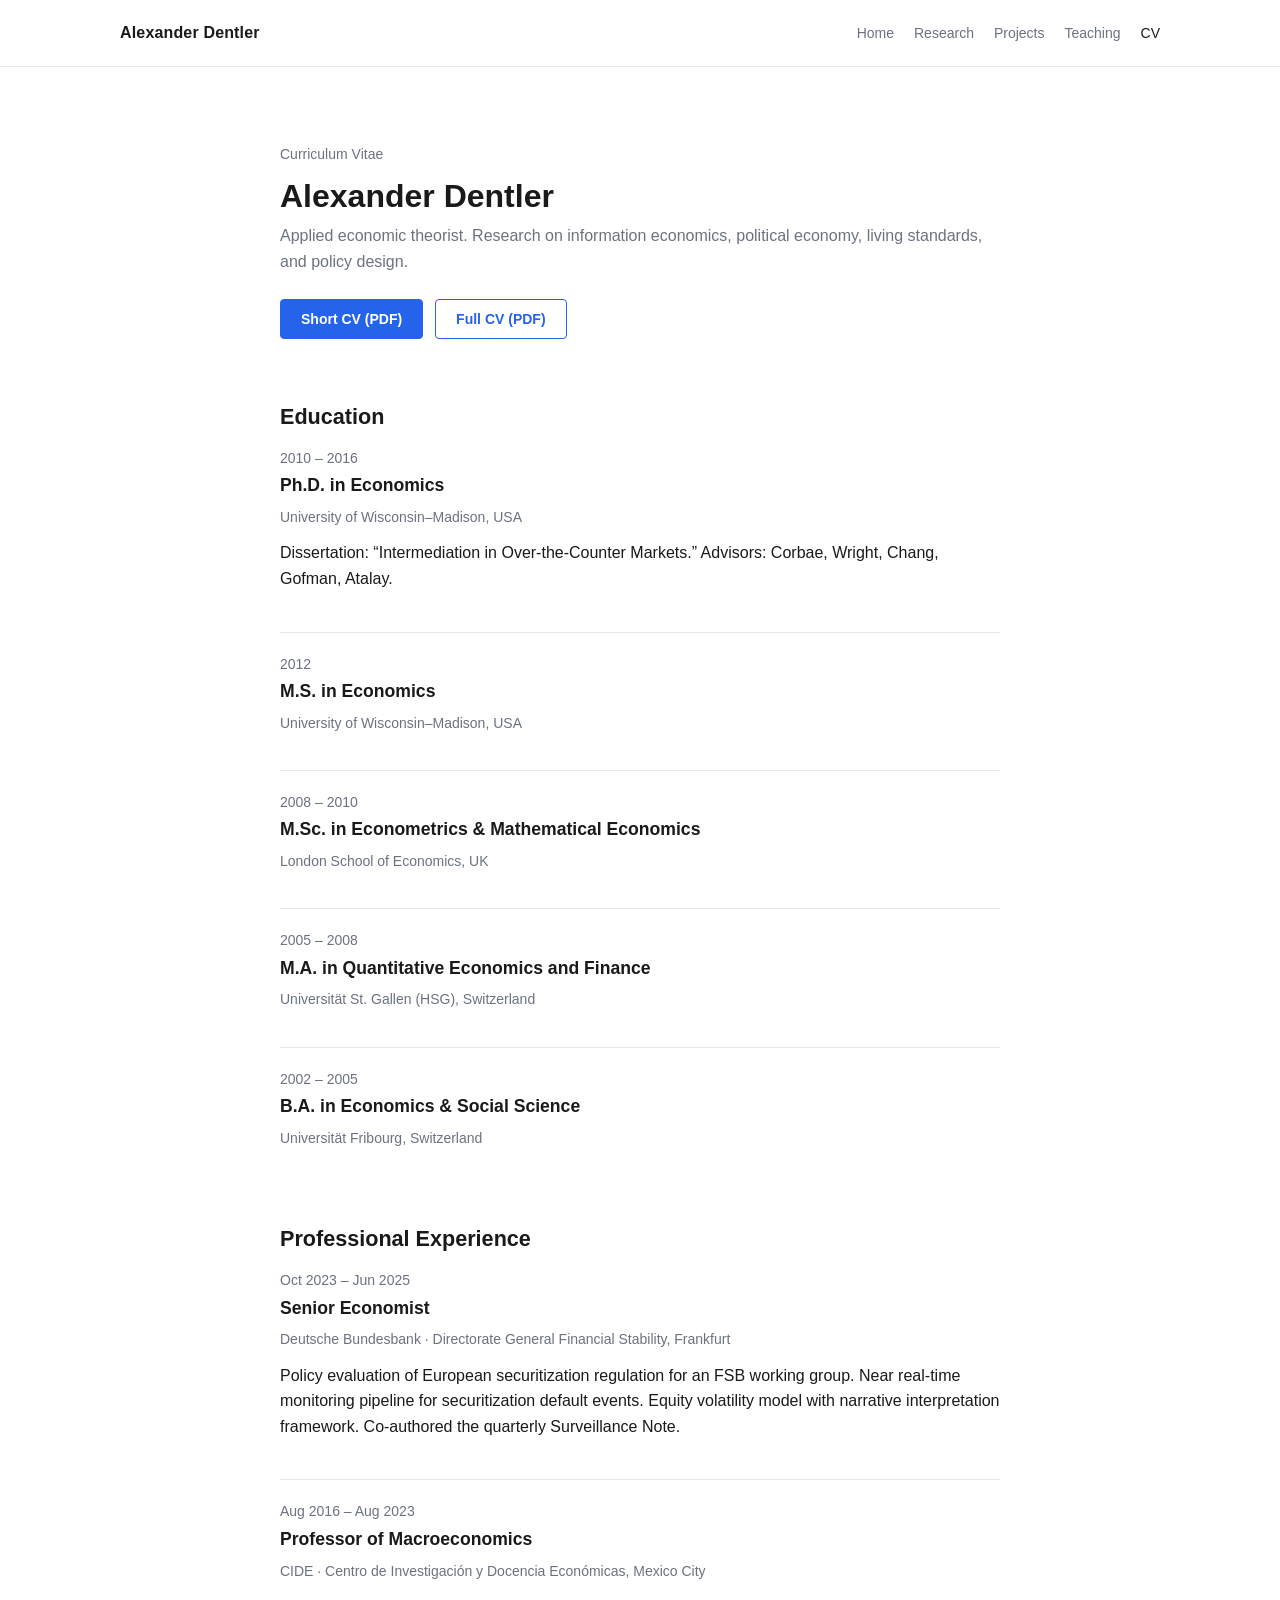
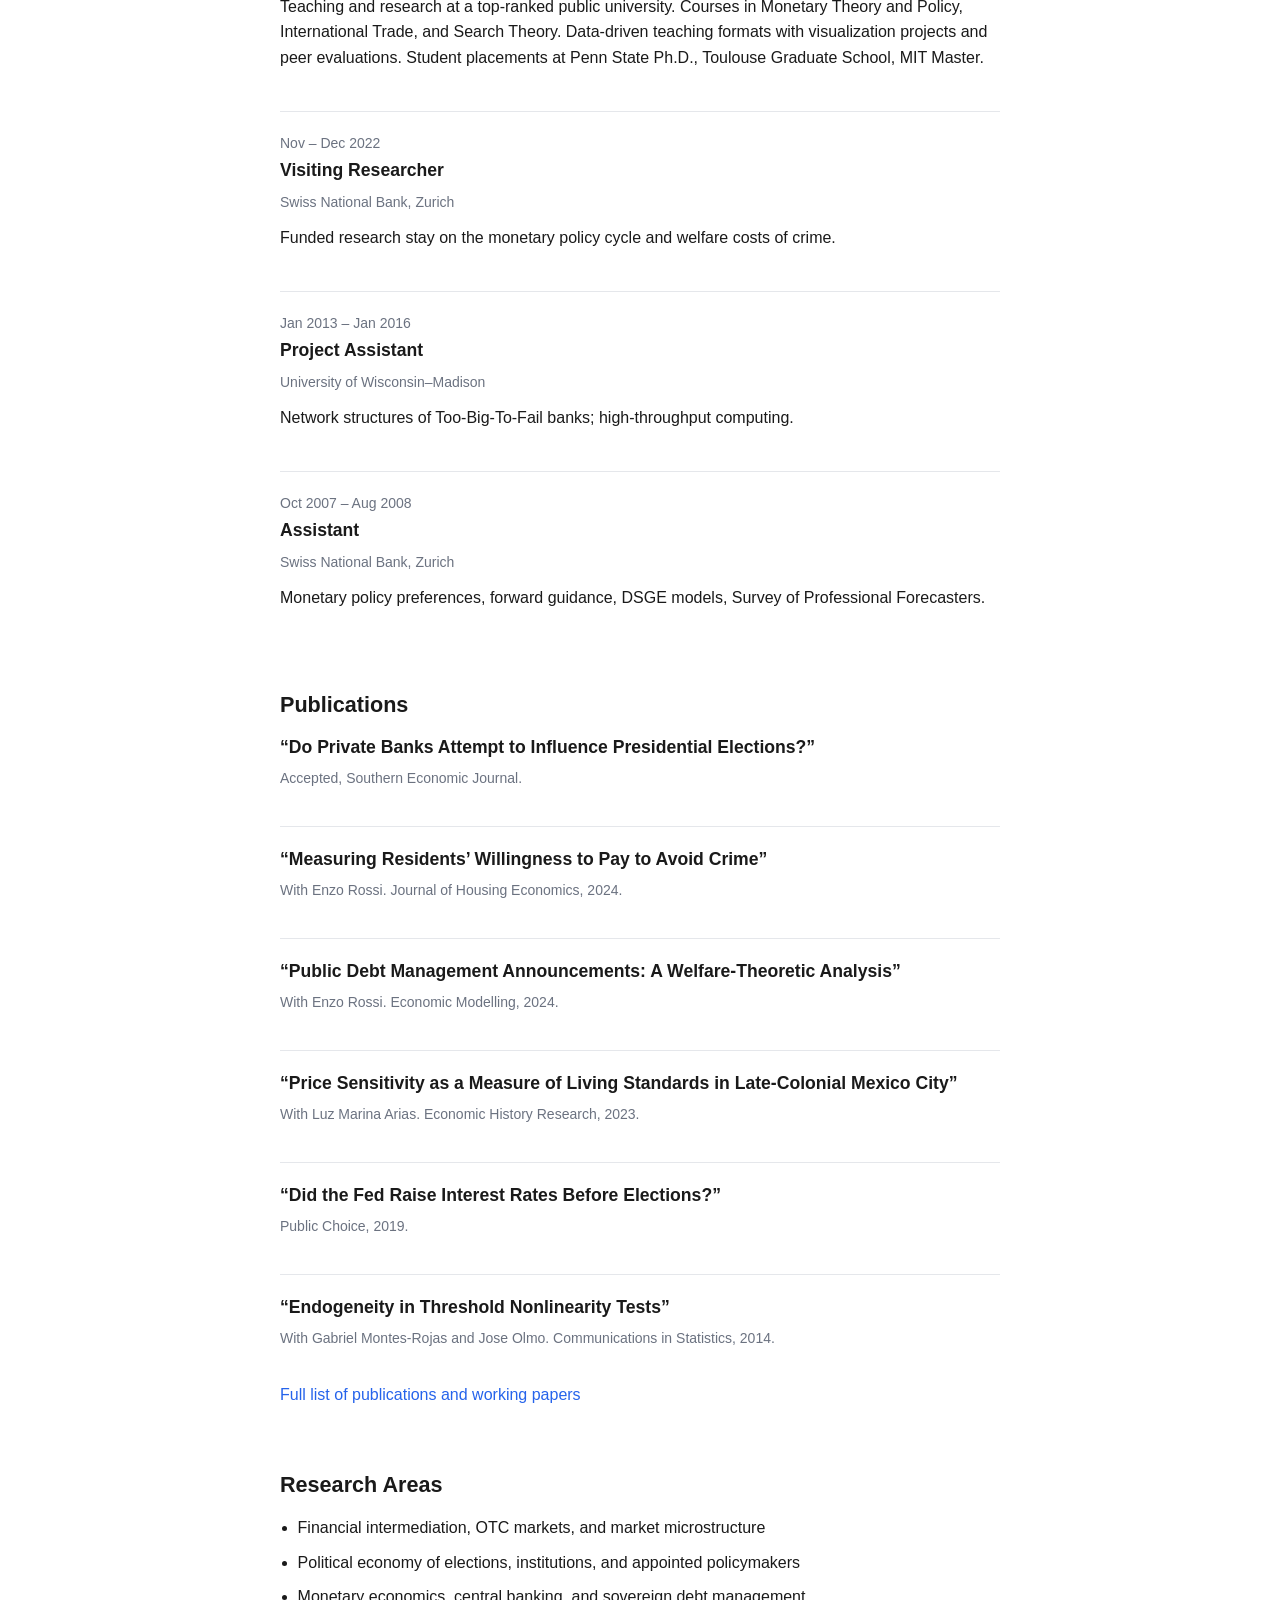
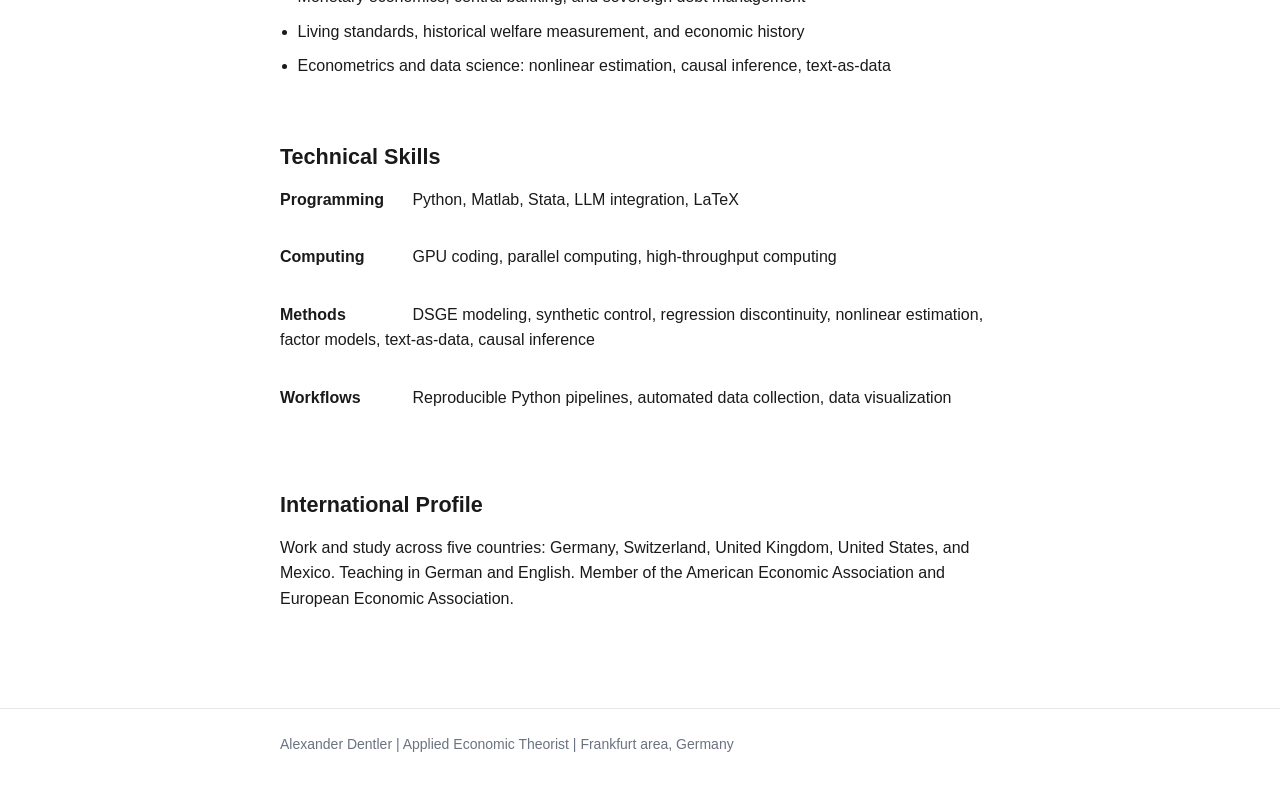
==== cv.html @ 59eac16a "Add cv.html" ====
<!DOCTYPE html>
<html lang="en">
  <head>
    <meta charset="utf-8">
    <meta name="viewport" content="width=device-width, initial-scale=1">
    <title>CV | Alexander Dentler</title>
    <meta
      name="description"
      content="Curriculum vitae of Alexander Dentler — economist and data scientist with experience in central banking, academia, and applied research."
    >
    <link rel="stylesheet" href="css/style.css">
  </head>
  <body>
    <header class="site-header">
      <div class="chrome">
        <div class="site-header-inner">
          <a class="site-name" href="index.html">Alexander Dentler</a>
          <nav class="site-nav" aria-label="Primary">
            <a href="index.html">Home</a>
            <a href="research.html">Research</a>
            <a href="projects.html">Projects</a>
            <a href="teaching.html">Teaching</a>
            <a href="cv.html" aria-current="page">CV</a>
          </nav>
        </div>
      </div>
    </header>

    <main class="content page">
      <section class="hero">
        <p class="eyebrow">Curriculum Vitae</p>
        <h1>Alexander Dentler</h1>
        <p class="intro">
          Applied economic theorist. Research on information economics,
          political economy, living standards, and policy design.
        </p>
        <div class="cv-downloads">
          <a class="cv-btn" href="assets/cv_web_short.pdf" download>Short CV (PDF)</a>
          <a class="cv-btn cv-btn--secondary" href="assets/cv_web_long.pdf" download>Full CV (PDF)</a>
        </div>
      </section>

      <section class="section">
        <h2>Education</h2>
        <div class="stack">
          <div class="cv-item">
            <p class="cv-dates">2010 &ndash; 2016</p>
            <h3>Ph.D. in Economics</h3>
            <p class="meta">University of Wisconsin&ndash;Madison, USA</p>
            <p>Dissertation: &ldquo;Intermediation in Over-the-Counter Markets.&rdquo;
              Advisors: Corbae, Wright, Chang, Gofman, Atalay.</p>
          </div>
          <div class="cv-item">
            <p class="cv-dates">2012</p>
            <h3>M.S. in Economics</h3>
            <p class="meta">University of Wisconsin&ndash;Madison, USA</p>
          </div>
          <div class="cv-item">
            <p class="cv-dates">2008 &ndash; 2010</p>
            <h3>M.Sc. in Econometrics &amp; Mathematical Economics</h3>
            <p class="meta">London School of Economics, UK</p>
          </div>
          <div class="cv-item">
            <p class="cv-dates">2005 &ndash; 2008</p>
            <h3>M.A. in Quantitative Economics and Finance</h3>
            <p class="meta">Universit&auml;t St. Gallen (HSG), Switzerland</p>
          </div>
          <div class="cv-item">
            <p class="cv-dates">2002 &ndash; 2005</p>
            <h3>B.A. in Economics &amp; Social Science</h3>
            <p class="meta">Universit&auml;t Fribourg, Switzerland</p>
          </div>
        </div>
      </section>

      <section class="section">
        <h2>Professional Experience</h2>
        <div class="stack">
          <div class="cv-item">
            <p class="cv-dates">Oct 2023 &ndash; Jun 2025</p>
            <h3>Senior Economist</h3>
            <p class="meta">Deutsche Bundesbank &middot; Directorate General Financial Stability, Frankfurt</p>
            <p>
              Policy evaluation of European securitization regulation for an FSB working group.
              Near real-time monitoring pipeline for securitization default events.
              Equity volatility model with narrative interpretation framework.
              Co-authored the quarterly Surveillance Note.
            </p>
          </div>
          <div class="cv-item">
            <p class="cv-dates">Aug 2016 &ndash; Aug 2023</p>
            <h3>Professor of Macroeconomics</h3>
            <p class="meta">CIDE &middot; Centro de Investigaci&oacute;n y Docencia Econ&oacute;micas, Mexico City</p>
            <p>
              Teaching and research at a top-ranked public university.
              Courses in Monetary Theory and Policy, International Trade, and Search Theory.
              Data-driven teaching formats with visualization projects and peer evaluations.
              Student placements at Penn State Ph.D., Toulouse Graduate School, MIT Master.
            </p>
          </div>
          <div class="cv-item">
            <p class="cv-dates">Nov &ndash; Dec 2022</p>
            <h3>Visiting Researcher</h3>
            <p class="meta">Swiss National Bank, Zurich</p>
            <p>Funded research stay on the monetary policy cycle and welfare costs of crime.</p>
          </div>
          <div class="cv-item">
            <p class="cv-dates">Jan 2013 &ndash; Jan 2016</p>
            <h3>Project Assistant</h3>
            <p class="meta">University of Wisconsin&ndash;Madison</p>
            <p>Network structures of Too-Big-To-Fail banks; high-throughput computing.</p>
          </div>
          <div class="cv-item">
            <p class="cv-dates">Oct 2007 &ndash; Aug 2008</p>
            <h3>Assistant</h3>
            <p class="meta">Swiss National Bank, Zurich</p>
            <p>Monetary policy preferences, forward guidance, DSGE models, Survey of Professional Forecasters.</p>
          </div>
        </div>
      </section>

      <section class="section">
        <h2>Publications</h2>
        <div class="stack">
          <div class="cv-item">
            <h3>&ldquo;Do Private Banks Attempt to Influence Presidential Elections?&rdquo;</h3>
            <p class="meta">Accepted, Southern Economic Journal.</p>
          </div>
          <div class="cv-item">
            <h3>&ldquo;Measuring Residents&rsquo; Willingness to Pay to Avoid Crime&rdquo;</h3>
            <p class="meta">With Enzo Rossi. Journal of Housing Economics, 2024.</p>
          </div>
          <div class="cv-item">
            <h3>&ldquo;Public Debt Management Announcements: A Welfare-Theoretic Analysis&rdquo;</h3>
            <p class="meta">With Enzo Rossi. Economic Modelling, 2024.</p>
          </div>
          <div class="cv-item">
            <h3>&ldquo;Price Sensitivity as a Measure of Living Standards in Late-Colonial Mexico City&rdquo;</h3>
            <p class="meta">With Luz Marina Arias. Economic History Research, 2023.</p>
          </div>
          <div class="cv-item">
            <h3>&ldquo;Did the Fed Raise Interest Rates Before Elections?&rdquo;</h3>
            <p class="meta">Public Choice, 2019.</p>
          </div>
          <div class="cv-item">
            <h3>&ldquo;Endogeneity in Threshold Nonlinearity Tests&rdquo;</h3>
            <p class="meta">With Gabriel Montes-Rojas and Jose Olmo. Communications in Statistics, 2014.</p>
          </div>
        </div>
        <p class="cv-more"><a href="research.html">Full list of publications and working papers</a></p>
      </section>

      <section class="section">
        <h2>Research Areas</h2>
        <ul class="bullet-list">
          <li>Financial intermediation, OTC markets, and market microstructure</li>
          <li>Political economy of elections, institutions, and appointed policymakers</li>
          <li>Monetary economics, central banking, and sovereign debt management</li>
          <li>Living standards, historical welfare measurement, and economic history</li>
          <li>Econometrics and data science: nonlinear estimation, causal inference, text-as-data</li>
        </ul>
      </section>

      <section class="section">
        <h2>Technical Skills</h2>
        <div class="definition-list">
          <p><strong>Programming</strong> Python, Matlab, Stata, LLM integration, LaTeX</p>
          <p><strong>Computing</strong> GPU coding, parallel computing, high-throughput computing</p>
          <p><strong>Methods</strong> DSGE modeling, synthetic control, regression discontinuity, nonlinear estimation, factor models, text-as-data, causal inference</p>
          <p><strong>Workflows</strong> Reproducible Python pipelines, automated data collection, data visualization</p>
        </div>
      </section>

      <section class="section">
        <h2>International Profile</h2>
        <p>
          Work and study across five countries: Germany, Switzerland, United Kingdom,
          United States, and Mexico. Teaching in German and English.
          Member of the American Economic Association and European Economic Association.
        </p>
      </section>
    </main>

    <footer class="site-footer">
      <div class="content">
        <p>Alexander Dentler | Applied Economic Theorist | Frankfurt area, Germany</p>
      </div>
    </footer>
  </body>
</html>
---- css/style.css ----
:root {
  --background: #ffffff;
  --text: #1a1a1a;
  --accent: #2563eb;
  --accent-hover: #1d4ed8;
  --muted: #6b7280;
  --border: #e5e7eb;
  --max-width: 720px;
  --nav-width: 1040px;
  --section-gap: 4rem;
  --item-gap: 1.5rem;
}

* {
  box-sizing: border-box;
}

html {
  font-size: 16px;
}

body {
  margin: 0;
  min-height: 100vh;
  background: var(--background);
  color: var(--text);
  font-family: -apple-system, BlinkMacSystemFont, "Segoe UI", Roboto, "Helvetica Neue", Arial, sans-serif;
  font-size: 1rem;
  line-height: 1.6;
}

a {
  color: var(--accent);
  text-decoration: none;
}

a:hover {
  color: var(--accent-hover);
  text-decoration: underline;
}

a:focus-visible {
  outline: 2px solid var(--accent);
  outline-offset: 3px;
}

img {
  max-width: 100%;
  display: block;
}

h1,
h2,
h3,
p,
ul,
ol {
  margin-top: 0;
}

h1 {
  font-size: 2rem;
  font-weight: 700;
  line-height: 1.2;
  margin-bottom: 0.5rem;
}

h2 {
  font-size: 1.35rem;
  font-weight: 600;
  line-height: 1.3;
  margin-bottom: 1rem;
}

h3 {
  font-size: 1.1rem;
  font-weight: 600;
  line-height: 1.4;
  margin-bottom: 0.5rem;
}

small,
.meta,
.muted,
.site-nav a,
.site-footer,
.eyebrow {
  font-size: 0.875rem;
}

.chrome {
  width: min(var(--nav-width), calc(100% - 4rem));
  margin: 0 auto;
}

.content {
  width: min(var(--max-width), calc(100% - 4rem));
  margin: 0 auto;
}

.site-header {
  border-bottom: 1px solid var(--border);
}

.site-header-inner {
  display: flex;
  justify-content: space-between;
  align-items: baseline;
  gap: 1.5rem;
  padding: 1.25rem 0;
}

.site-name {
  color: var(--text);
  font-size: 1rem;
  font-weight: 700;
  letter-spacing: 0.01em;
  white-space: nowrap;
}

.site-name:hover {
  color: var(--text);
  text-decoration: none;
}

.site-nav {
  display: flex;
  flex-wrap: wrap;
  justify-content: flex-end;
  gap: 0.5rem 1.25rem;
}

.site-nav a {
  color: var(--muted);
}

.site-nav a[aria-current="page"] {
  color: var(--text);
  text-decoration: none;
}

.site-nav a:hover {
  color: var(--text);
}

.page {
  padding: 4.5rem 0 5rem;
}

.hero {
  padding-top: 0.25rem;
}

.eyebrow {
  color: var(--muted);
  margin-bottom: 0.75rem;
}

.role {
  color: var(--muted);
  font-size: 1.05rem;
  margin-bottom: 1.5rem;
}

.lede {
  font-size: 1.125rem;
  line-height: 1.7;
  margin-bottom: 1rem;
}

.intro {
  color: var(--muted);
  margin-bottom: 0;
}

.link-list {
  display: flex;
  flex-wrap: wrap;
  gap: 0.25rem 0.75rem;
  list-style: none;
  padding: 0;
  margin: 1.5rem 0 0;
}

.link-list li {
  display: flex;
  align-items: center;
}

.link-list li:not(:last-child)::after {
  content: "|";
  color: var(--muted);
  margin-left: 0.75rem;
}

.section {
  margin-top: var(--section-gap);
}

.section-header {
  display: flex;
  justify-content: space-between;
  align-items: baseline;
  gap: 1rem;
  margin-bottom: 1.5rem;
}

.section-link {
  flex-shrink: 0;
}

.stack {
  display: grid;
  gap: var(--item-gap);
}

.entry {
  padding-top: 1.5rem;
  border-top: 1px solid var(--border);
}

.entry:first-child {
  padding-top: 0;
  border-top: 0;
}

.entry-title {
  margin-bottom: 0.35rem;
}

.entry-title a {
  color: var(--text);
}

.entry-title a:hover {
  color: var(--accent-hover);
}

.meta {
  color: var(--muted);
  margin-bottom: 0.75rem;
}

.tag {
  display: inline-block;
  margin-left: 0.5rem;
  padding: 0.1rem 0.45rem;
  border: 1px solid var(--border);
  border-radius: 999px;
  color: var(--accent);
  font-size: 0.72rem;
  font-weight: 700;
  letter-spacing: 0.04em;
  text-transform: uppercase;
  vertical-align: middle;
}

/* Peer-reviewed: warm beige */
.tag--published {
  color: #7c6f5b;
  background: #f5f0e8;
  border-color: #e8e0d0;
}

/* Policy brief: muted sage */
.tag--policy {
  color: #5b7c65;
  background: #edf5ef;
  border-color: #d4e8d9;
}

/* Under review: muted slate */
.tag--submitted {
  color: #5b6a7c;
  background: #edf1f5;
  border-color: #d4dce8;
}

/* Work in progress: muted mauve */
.tag--wip {
  color: #7c5b72;
  background: #f5edf3;
  border-color: #e8d4e2;
}

.card-grid {
  display: grid;
  gap: var(--item-gap);
}

.card {
  padding: 1.5rem 0;
  border-top: 1px solid var(--border);
}

.card:first-child {
  padding-top: 0;
  border-top: 0;
}

.link-row {
  display: flex;
  flex-wrap: wrap;
  gap: 0.4rem 1rem;
  margin-top: 0.85rem;
}

.link-row a {
  font-size: 0.95rem;
}

.plain-list {
  list-style: none;
  padding: 0;
  margin: 0;
}

.plain-list li + li {
  margin-top: 0.85rem;
}

.bullet-list {
  padding-left: 1.1rem;
  margin-bottom: 0;
}

.bullet-list li + li {
  margin-top: 0.55rem;
}

.definition-list {
  display: grid;
  gap: 1rem;
}

.definition-list strong {
  display: inline-block;
  min-width: 8rem;
}

.site-footer {
  border-top: 1px solid var(--border);
  color: var(--muted);
  padding: 1.5rem 0 2.5rem;
}

.site-footer p {
  margin-bottom: 0;
}

/* CV page */

.cv-downloads {
  display: flex;
  flex-wrap: wrap;
  gap: 0.75rem;
  margin-top: 1.5rem;
}

.cv-btn {
  display: inline-block;
  padding: 0.5rem 1.25rem;
  border: 1px solid var(--accent);
  border-radius: 4px;
  font-size: 0.875rem;
  font-weight: 600;
  color: #fff;
  background: var(--accent);
}

.cv-btn:hover {
  background: var(--accent-hover);
  border-color: var(--accent-hover);
  color: #fff;
  text-decoration: none;
}

.cv-btn--secondary {
  background: transparent;
  color: var(--accent);
}

.cv-btn--secondary:hover {
  background: var(--accent-hover);
  color: #fff;
}

.cv-item {
  padding-top: 1.25rem;
  border-top: 1px solid var(--border);
}

.cv-item:first-child {
  padding-top: 0;
  border-top: 0;
}

.cv-dates {
  color: var(--muted);
  font-size: 0.875rem;
  margin-bottom: 0.25rem;
}

.cv-more {
  margin-top: 1.25rem;
}

/* Project logos */

.project-header {
  display: flex;
  align-items: center;
  gap: 1rem;
  margin-bottom: 0.75rem;
}

.project-header h2 {
  margin-bottom: 0;
}

.project-logo {
  width: 48px;
  height: 48px;
  border-radius: 6px;
  object-fit: contain;
}

/* Subprojects */

.subproject {
  margin-top: 1.25rem;
  padding: 1rem 0 0 1.25rem;
  border-left: 2px solid var(--border);
}

.subproject h3 {
  font-size: 1rem;
}

.subproject p {
  font-size: 0.95rem;
}

.subproject + .subproject {
  margin-top: 1rem;
}

/* Carousel */

.carousel {
  margin-top: 1rem;
  overflow-x: auto;
  scroll-snap-type: x mandatory;
  -webkit-overflow-scrolling: touch;
  border-radius: 4px;
  border: 1px solid var(--border);
}

.carousel-track {
  display: flex;
}

.carousel-track img {
  flex: 0 0 100%;
  scroll-snap-align: start;
  width: 100%;
  height: auto;
  object-fit: contain;
  background: #fafafa;
}

/* Research controls */

.controls {
  display: flex;
  flex-wrap: wrap;
  gap: 1.25rem 2.5rem;
  margin-top: 2rem;
  padding: 1rem 0;
  border-top: 1px solid var(--border);
  border-bottom: 1px solid var(--border);
}

.control-group {
  display: flex;
  align-items: center;
  gap: 0.5rem;
}

.control-label {
  color: var(--muted);
  font-size: 0.8rem;
  font-weight: 600;
  text-transform: uppercase;
  letter-spacing: 0.04em;
}

.control-btn {
  padding: 0.25rem 0.65rem;
  border: 1px solid var(--border);
  border-radius: 4px;
  background: transparent;
  color: var(--muted);
  font-size: 0.8rem;
  font-family: inherit;
  cursor: pointer;
}

.control-btn:hover {
  color: var(--text);
  border-color: var(--text);
}

.control-btn.active {
  color: var(--accent);
  border-color: var(--accent);
  font-weight: 600;
}

/* Working paper notes */

.wp-note {
  margin-top: 0.75rem;
  padding: 0.75rem 1rem;
  background: #f9fafb;
  border-left: 3px solid var(--border);
  border-radius: 2px;
}

.wp-label {
  font-size: 0.85rem;
  font-weight: 600;
  margin-bottom: 0.35rem;
}

.wp-delta {
  font-size: 0.85rem;
  color: var(--muted);
  margin-bottom: 0;
}

@media (max-width: 720px) {
  .site-header-inner {
    flex-direction: column;
    align-items: flex-start;
  }

  .site-nav {
    justify-content: flex-start;
  }

  .page {
    padding: 3rem 0 4rem;
  }

  .section {
    margin-top: 3rem;
  }

  h1 {
    font-size: 1.85rem;
  }

  .chrome,
  .content {
    width: calc(100% - 2.5rem);
  }

  .section-header {
    flex-direction: column;
    align-items: flex-start;
    margin-bottom: 1.25rem;
  }
}
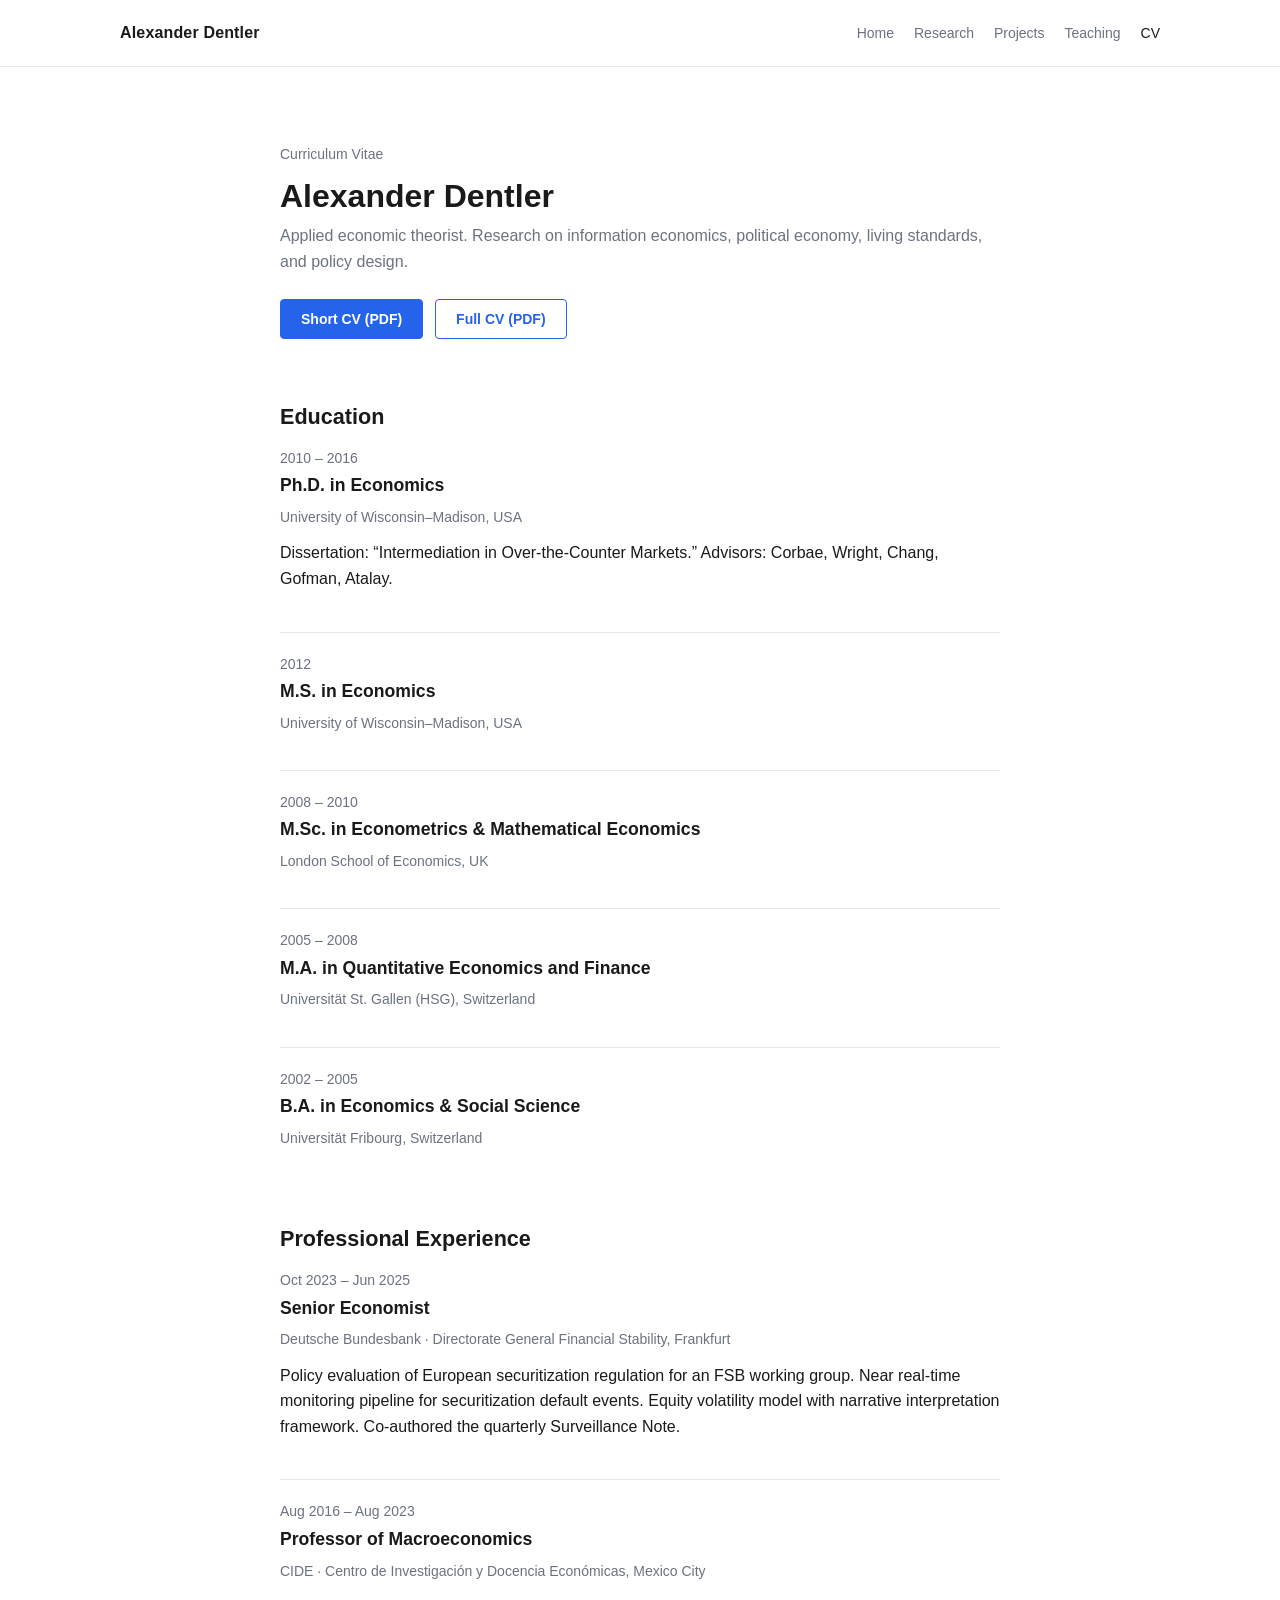
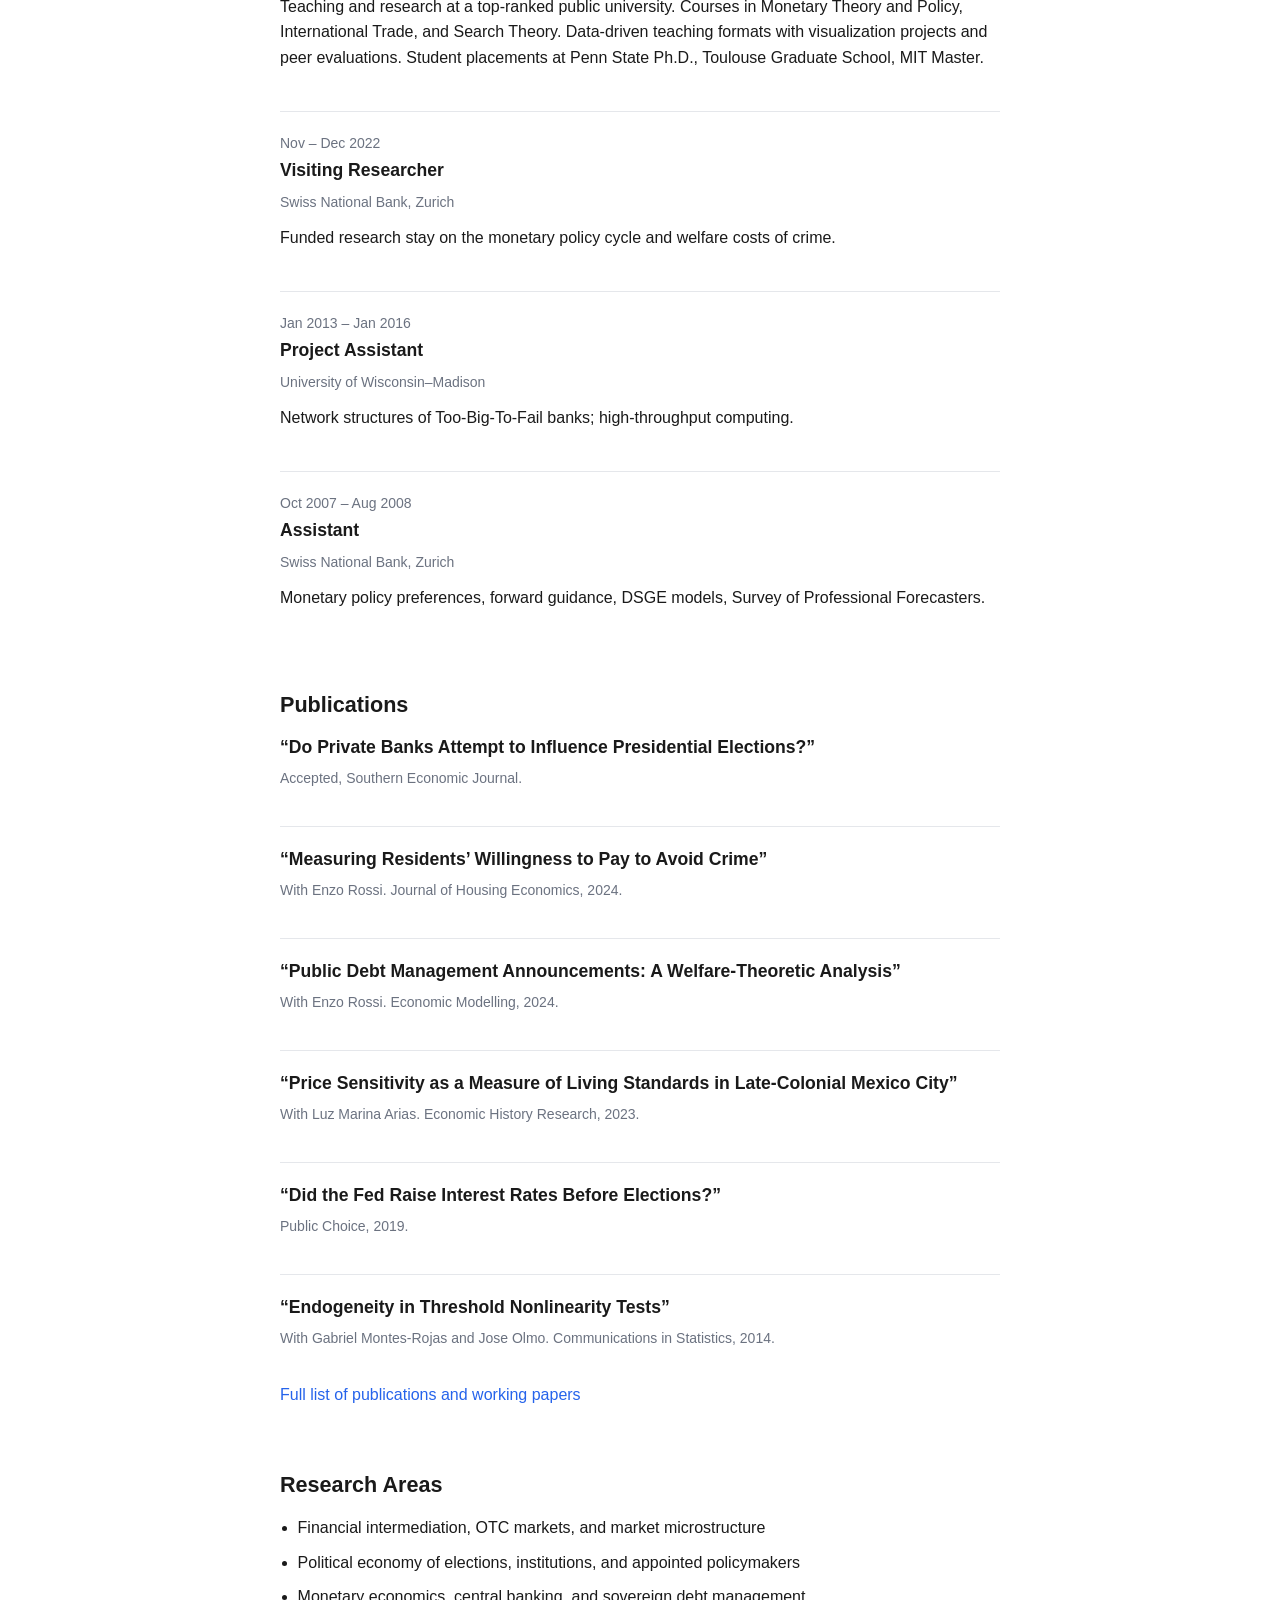
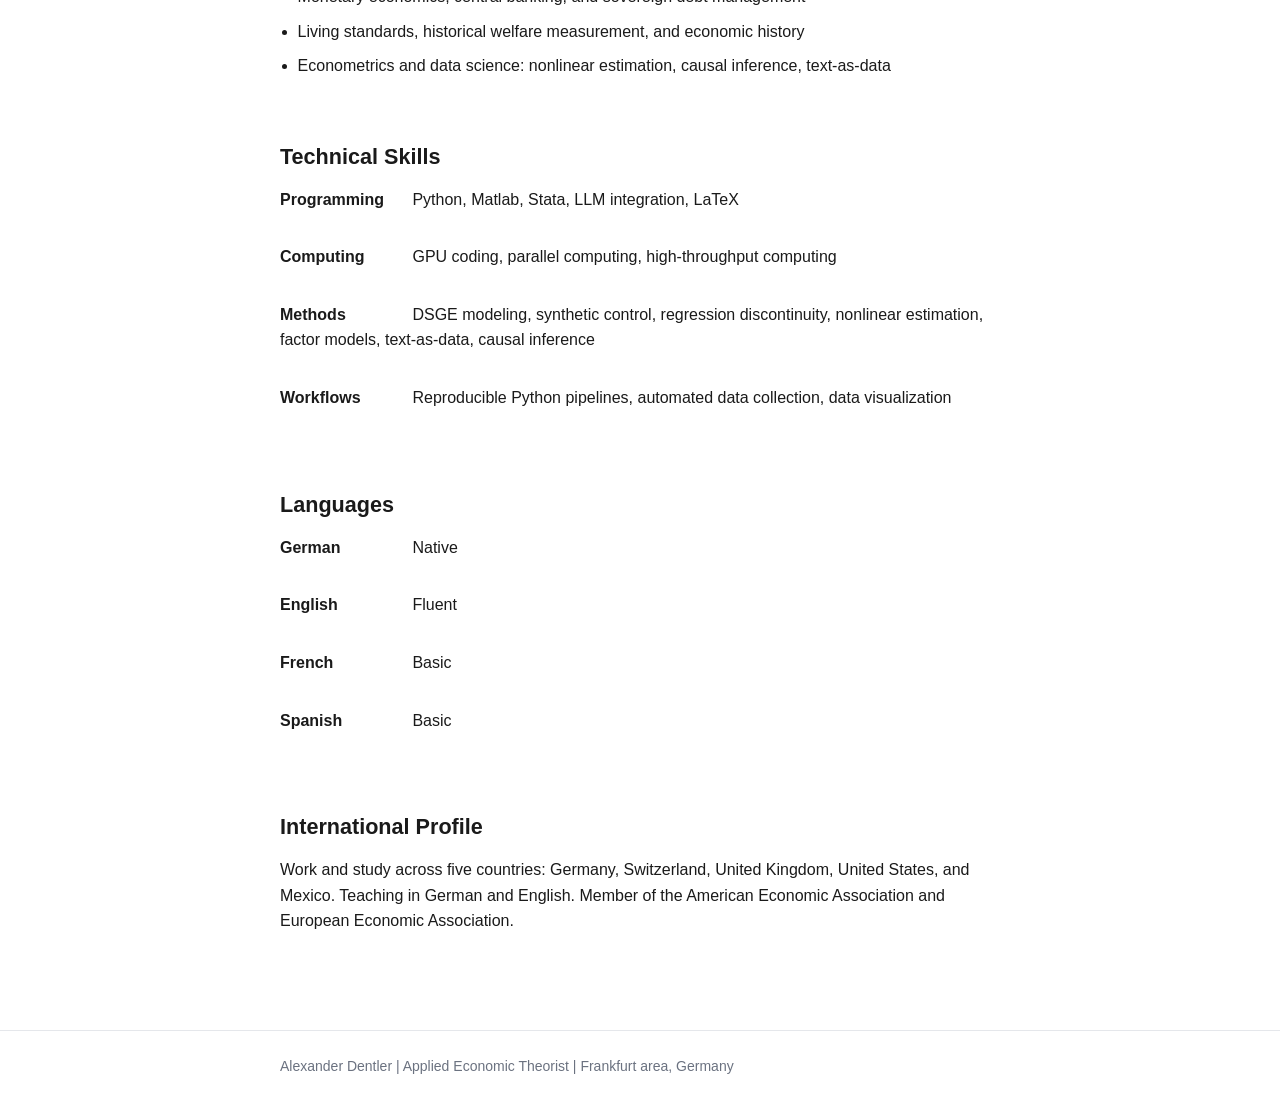
==== commit f4a2aa17: "Update cv.html" ====
--- a/cv.html
+++ b/cv.html
@@ -6,9 +6,29 @@
     <title>CV | Alexander Dentler</title>
     <meta
       name="description"
-      content="Curriculum vitae of Alexander Dentler — economist and data scientist with experience in central banking, academia, and applied research."
+      content="Curriculum vitae of Alexander Dentler — applied economic theorist with experience in central banking, academia, and applied research."
     >
+    <link rel="icon" type="image/svg+xml" href="assets/favicon.svg">
+
+    <meta property="og:type" content="website">
+    <meta property="og:title" content="CV | Alexander Dentler">
+    <meta property="og:description" content="Curriculum vitae: applied economic theorist with experience in central banking, academia, and applied research.">
+    <meta property="og:image" content="https://adentler1.github.io/assets/og-image.jpg">
+    <meta property="og:url" content="https://adentler1.github.io/cv.html">
+    <meta name="twitter:card" content="summary_large_image">
+    <meta name="twitter:title" content="CV | Alexander Dentler">
+    <meta name="twitter:description" content="Curriculum vitae: applied economic theorist with experience in central banking, academia, and applied research.">
+    <meta name="twitter:image" content="https://adentler1.github.io/assets/og-image.jpg">
+
     <link rel="stylesheet" href="css/style.css">
+
+    <script async src="https://www.googletagmanager.com/gtag/js?id=G-CP04B68RK2"></script>
+    <script>
+      window.dataLayer = window.dataLayer || [];
+      function gtag(){dataLayer.push(arguments);}
+      gtag('js', new Date());
+      gtag('config', 'G-CP04B68RK2');
+    </script>
   </head>
   <body>
     <header class="site-header">
@@ -172,6 +192,16 @@
       </section>
 
       <section class="section">
+        <h2>Languages</h2>
+        <div class="definition-list">
+          <p><strong>German</strong> Native</p>
+          <p><strong>English</strong> Fluent</p>
+          <p><strong>French</strong> Basic</p>
+          <p><strong>Spanish</strong> Basic</p>
+        </div>
+      </section>
+
+      <section class="section">
         <h2>International Profile</h2>
         <p>
           Work and study across five countries: Germany, Switzerland, United Kingdom,
--- a/css/style.css
+++ b/css/style.css
@@ -405,6 +405,20 @@
   margin-top: 1.25rem;
 }
 
+/* Featured card */
+
+.featured {
+  padding: 1.5rem 1.75rem;
+  border: 1px solid var(--border);
+  border-radius: 6px;
+  background: #fafaf7;
+}
+
+.featured .entry-title {
+  margin-top: 0;
+  font-size: 1.2rem;
+}
+
 /* Project logos */
 
 .project-header {
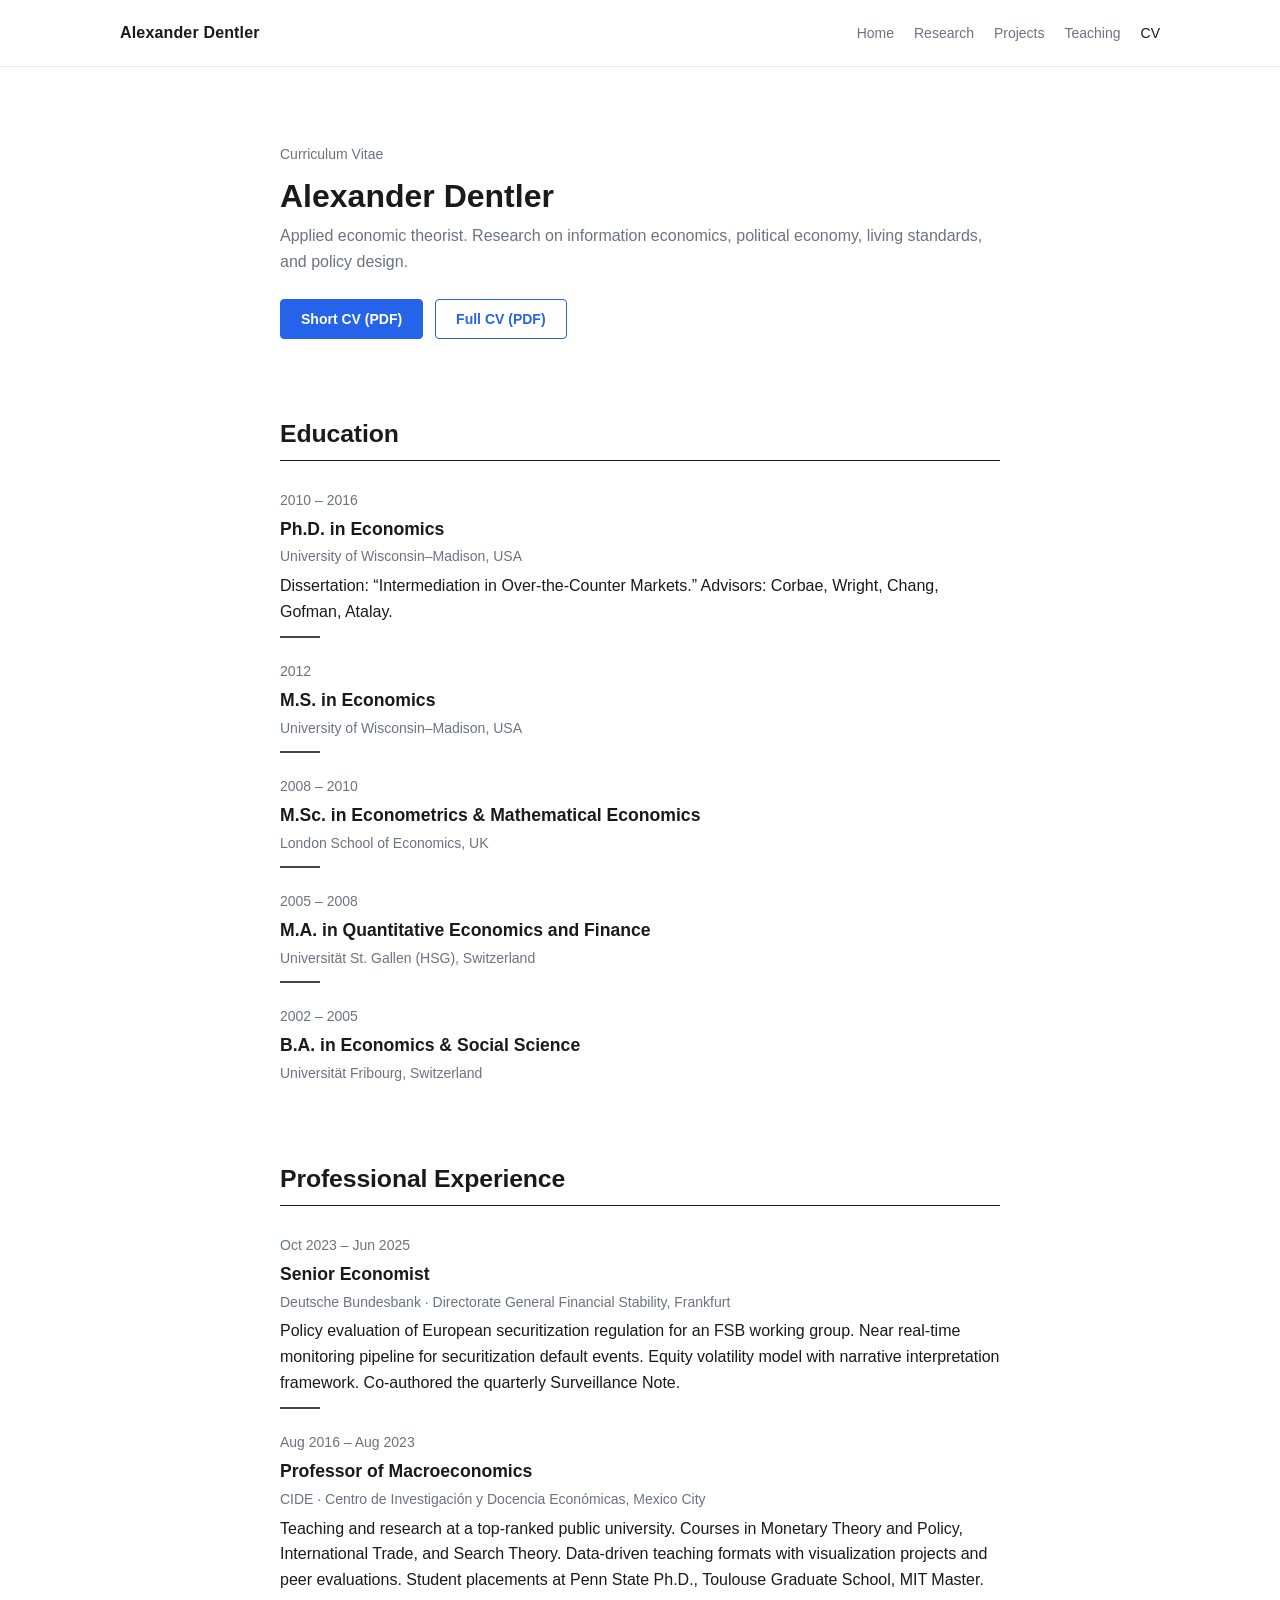
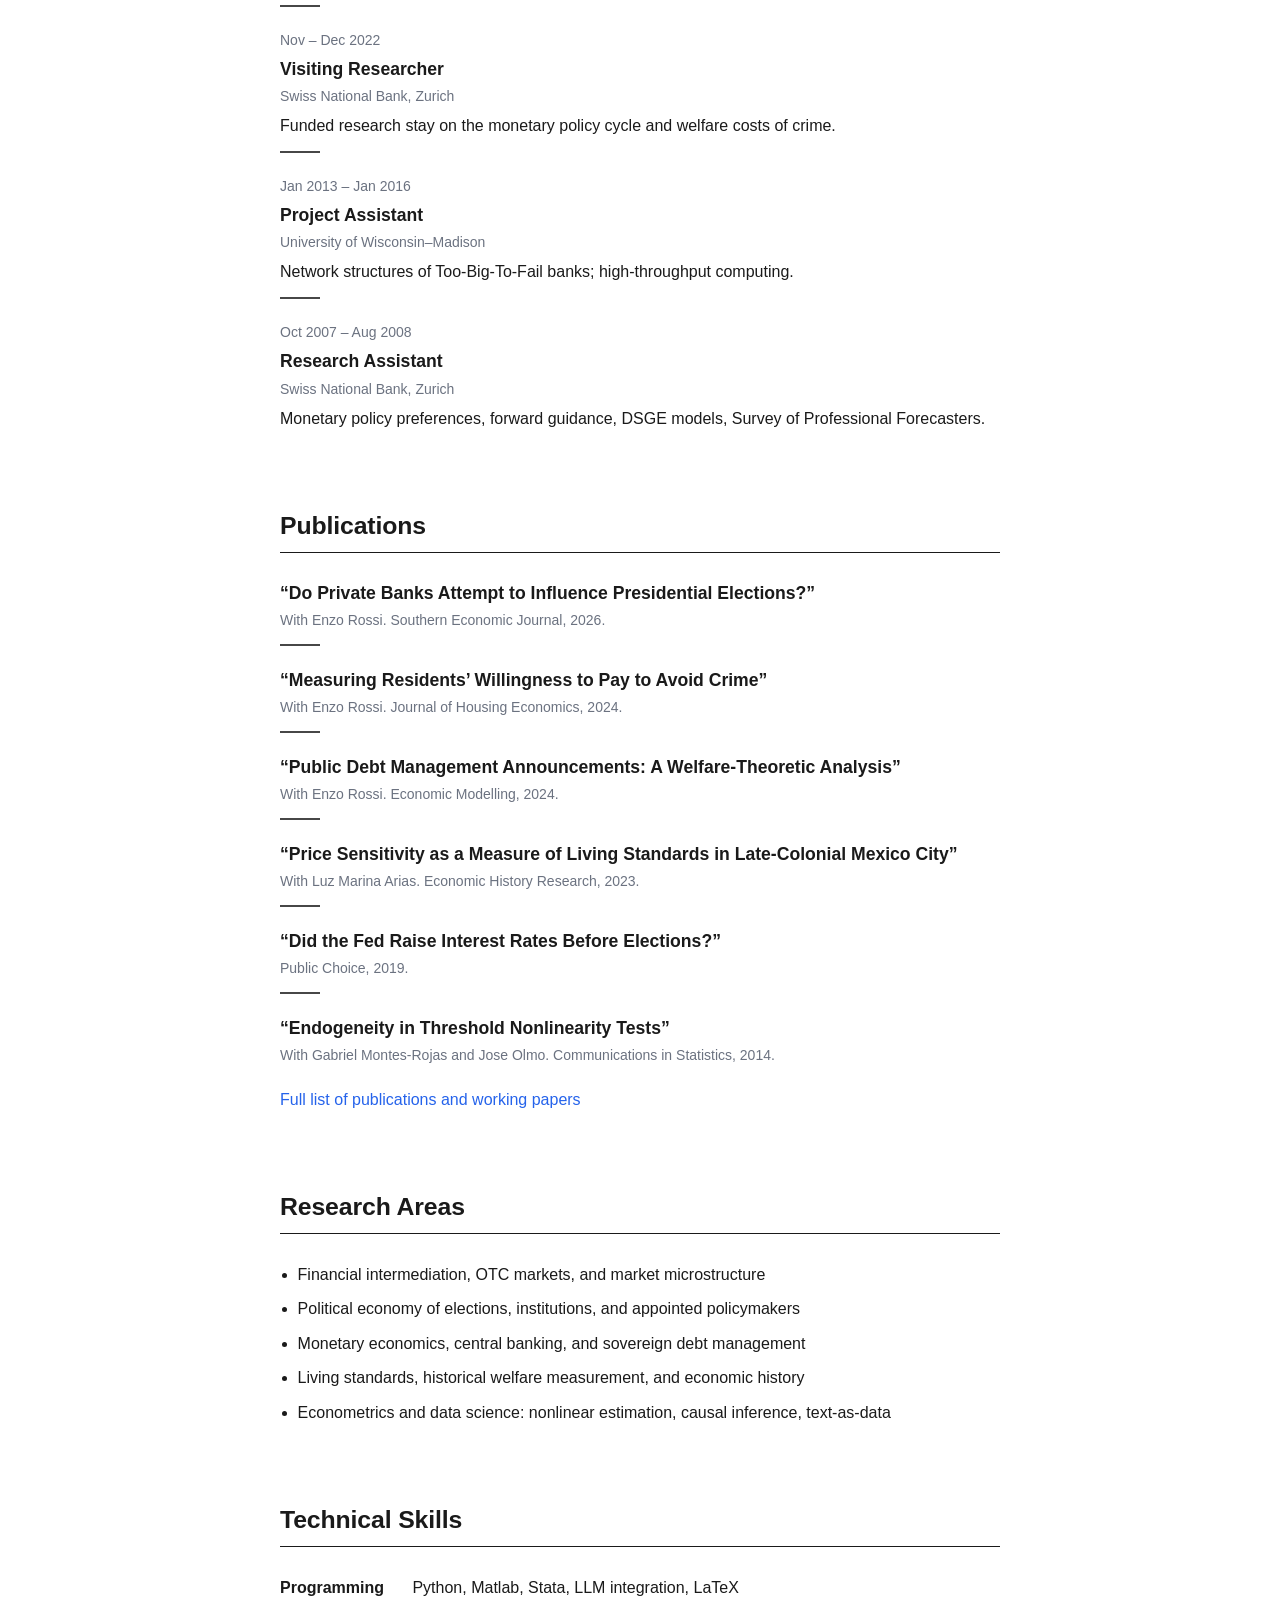
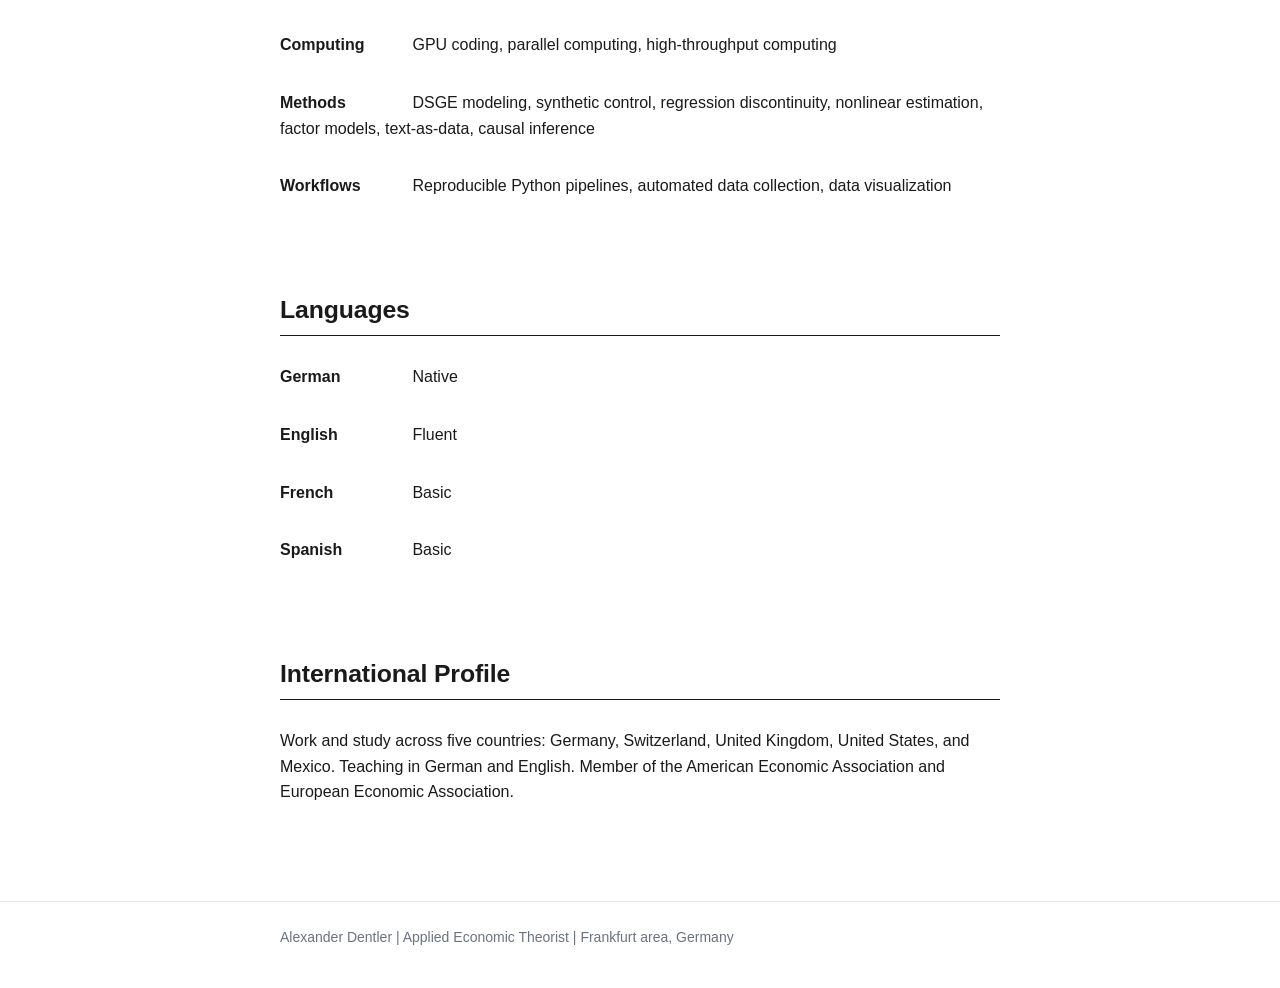
==== commit ef36d38a: "CV: SNB 2007-08 title is Research Assistant; SEJ paper is published (2026) Co-Authored-By: Claude Op" ====
--- a/cv.html
+++ b/cv.html
@@ -132,7 +132,7 @@
           </div>
           <div class="cv-item">
             <p class="cv-dates">Oct 2007 &ndash; Aug 2008</p>
-            <h3>Assistant</h3>
+            <h3>Research Assistant</h3>
             <p class="meta">Swiss National Bank, Zurich</p>
             <p>Monetary policy preferences, forward guidance, DSGE models, Survey of Professional Forecasters.</p>
           </div>
@@ -144,7 +144,7 @@
         <div class="stack">
           <div class="cv-item">
             <h3>&ldquo;Do Private Banks Attempt to Influence Presidential Elections?&rdquo;</h3>
-            <p class="meta">Accepted, Southern Economic Journal.</p>
+            <p class="meta">With Enzo Rossi. Southern Economic Journal, 2026.</p>
           </div>
           <div class="cv-item">
             <h3>&ldquo;Measuring Residents&rsquo; Willingness to Pay to Avoid Crime&rdquo;</h3>
--- a/css/style.css
+++ b/css/style.css
@@ -5,10 +5,56 @@
   --accent-hover: #1d4ed8;
   --muted: #6b7280;
   --border: #e5e7eb;
+  --featured-bg: #fafaf7;
+  --wp-bg: #f9fafb;
+  --carousel-bg: #fafafa;
   --max-width: 720px;
   --nav-width: 1040px;
-  --section-gap: 4rem;
+  --section-gap: 5rem;
   --item-gap: 1.5rem;
+}
+
+@media (prefers-color-scheme: dark) {
+  :root {
+    --background: #0f1115;
+    --text: #e8eaed;
+    --accent: #7aa2ff;
+    --accent-hover: #a4bcff;
+    --muted: #9aa0a6;
+    --border: #2a2e36;
+    --featured-bg: #171923;
+    --wp-bg: #161a22;
+    --carousel-bg: #12141a;
+  }
+
+  .tag--published {
+    color: #c9b99a;
+    background: #2a2619;
+    border-color: #3b3424;
+  }
+
+  .tag--policy {
+    color: #a2c5ac;
+    background: #1a241c;
+    border-color: #2a3a2d;
+  }
+
+  .tag--submitted {
+    color: #a2b2c5;
+    background: #1a1e26;
+    border-color: #2a3040;
+  }
+
+  .tag--wip {
+    color: #c5a2b8;
+    background: #241a22;
+    border-color: #3a2a36;
+  }
+
+  .project-logo,
+  .carousel-track img {
+    filter: brightness(0.92);
+  }
 }
 
 * {
@@ -66,10 +112,13 @@
 }
 
 h2 {
-  font-size: 1.35rem;
-  font-weight: 600;
-  line-height: 1.3;
-  margin-bottom: 1rem;
+  font-size: 1.55rem;
+  font-weight: 700;
+  line-height: 1.25;
+  margin-bottom: 1.75rem;
+  padding-bottom: 0.6rem;
+  border-bottom: 1px solid var(--text);
+  letter-spacing: -0.005em;
 }
 
 h3 {
@@ -151,6 +200,61 @@
   padding-top: 0.25rem;
 }
 
+.hero-block {
+  margin-top: 1.75rem;
+}
+
+.hero-block h3 {
+  font-size: 1rem;
+  font-weight: 700;
+  text-transform: uppercase;
+  letter-spacing: 0.06em;
+  color: var(--muted);
+  margin-bottom: 0.45rem;
+}
+
+.hero-block p {
+  margin-bottom: 0;
+}
+
+.hero-inner {
+  display: flex;
+  gap: 2rem;
+  align-items: flex-start;
+}
+
+.hero-text {
+  flex: 1;
+  min-width: 0;
+}
+
+.hero-photo {
+  flex: 0 0 110px;
+  width: 110px;
+  height: 110px;
+  border-radius: 50%;
+  object-fit: cover;
+  border: 1px solid var(--border);
+}
+
+@media (max-width: 560px) {
+  .hero-inner {
+    flex-direction: column;
+    align-items: center;
+    text-align: center;
+  }
+
+  .hero-text {
+    text-align: left;
+  }
+
+  .hero-photo {
+    flex: 0 0 96px;
+    width: 96px;
+    height: 96px;
+  }
+}
+
 .eyebrow {
   color: var(--muted);
   margin-bottom: 0.75rem;
@@ -202,7 +306,15 @@
   justify-content: space-between;
   align-items: baseline;
   gap: 1rem;
-  margin-bottom: 1.5rem;
+  margin-bottom: 1.75rem;
+  padding-bottom: 0.6rem;
+  border-bottom: 1px solid var(--text);
+}
+
+.section-header h2 {
+  margin-bottom: 0;
+  padding-bottom: 0;
+  border-bottom: 0;
 }
 
 .section-link {
@@ -214,14 +326,32 @@
   gap: var(--item-gap);
 }
 
+.stack:has(.cv-item) {
+  gap: 0.75rem;
+}
+
 .entry {
-  padding-top: 1.5rem;
-  border-top: 1px solid var(--border);
+  padding-top: 2.5rem;
+  position: relative;
+}
+
+.entry::before {
+  content: "";
+  position: absolute;
+  top: 0;
+  left: 0;
+  width: 2.5rem;
+  height: 2px;
+  background: var(--text);
+  opacity: 0.8;
 }
 
 .entry:first-child {
   padding-top: 0;
-  border-top: 0;
+}
+
+.entry:first-child::before {
+  display: none;
 }
 
 .entry-title {
@@ -289,13 +419,27 @@
 }
 
 .card {
-  padding: 1.5rem 0;
-  border-top: 1px solid var(--border);
+  padding-top: 2.5rem;
+  position: relative;
+}
+
+.card::before {
+  content: "";
+  position: absolute;
+  top: 0;
+  left: 0;
+  width: 2.5rem;
+  height: 2px;
+  background: var(--text);
+  opacity: 0.8;
 }
 
 .card:first-child {
   padding-top: 0;
-  border-top: 0;
+}
+
+.card:first-child::before {
+  display: none;
 }
 
 .link-row {
@@ -386,13 +530,40 @@
 }
 
 .cv-item {
-  padding-top: 1.25rem;
-  border-top: 1px solid var(--border);
+  padding-top: 1.5rem;
+  padding-bottom: 0;
+  position: relative;
+}
+
+.cv-item::before {
+  content: "";
+  position: absolute;
+  top: 0;
+  left: 0;
+  width: 2.5rem;
+  height: 2px;
+  background: var(--text);
+  opacity: 0.8;
 }
 
 .cv-item:first-child {
   padding-top: 0;
-  border-top: 0;
+}
+
+.cv-item:first-child::before {
+  display: none;
+}
+
+.cv-item > :last-child {
+  margin-bottom: 0;
+}
+
+.cv-item p {
+  margin-bottom: 0.35rem;
+}
+
+.cv-item h3 {
+  margin-bottom: 0.25rem;
 }
 
 .cv-dates {
@@ -411,12 +582,30 @@
   padding: 1.5rem 1.75rem;
   border: 1px solid var(--border);
   border-radius: 6px;
-  background: #fafaf7;
+  background: var(--featured-bg);
 }
 
 .featured .entry-title {
   margin-top: 0;
   font-size: 1.2rem;
+}
+
+/* Project separation — stronger break between top-level projects on projects page */
+
+.entry.project-entry {
+  padding-top: 3.5rem;
+  margin-top: 3.5rem;
+  border-top: 2px solid var(--border);
+}
+
+.entry.project-entry::before {
+  display: none;
+}
+
+.entry.project-entry:first-child {
+  padding-top: 0;
+  margin-top: 0;
+  border-top: 0;
 }
 
 /* Project logos */
@@ -480,7 +669,7 @@
   width: 100%;
   height: auto;
   object-fit: contain;
-  background: #fafafa;
+  background: var(--carousel-bg);
 }
 
 /* Research controls */
@@ -536,7 +725,7 @@
 .wp-note {
   margin-top: 0.75rem;
   padding: 0.75rem 1rem;
-  background: #f9fafb;
+  background: var(--wp-bg);
   border-left: 3px solid var(--border);
   border-radius: 2px;
 }
